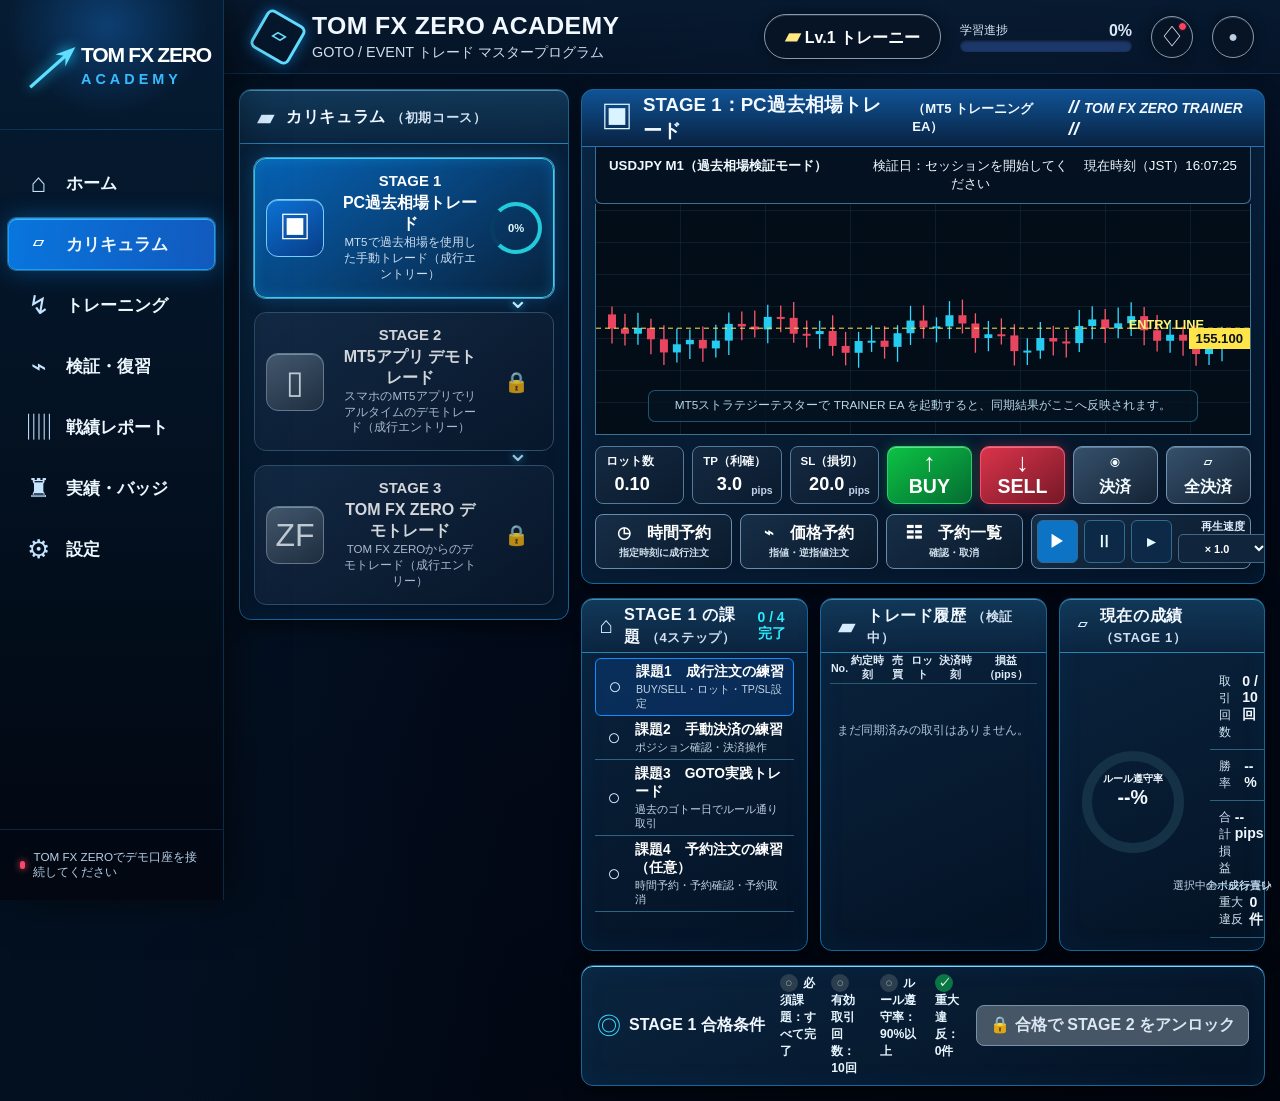
==== academy.html @ 540d0172 "Add TOM FX ZERO ACADEMY dashboard shell" ====
<!doctype html>
<html lang="ja">
<head>
  <meta charset="utf-8">
  <meta name="viewport" content="width=device-width, initial-scale=1, viewport-fit=cover">
  <meta name="theme-color" content="#020b18">
  <meta name="description" content="TOM FX ZERO ACADEMY - GOTO / EVENT トレード マスタープログラム">
  <title>TOM FX ZERO ACADEMY</title>
  <link rel="stylesheet" href="./academy.css?v=1.0.0">
</head>
<body class="academy-body">
  <div class="academy-app" id="academyApp">
    <aside class="academy-sidebar" aria-label="ACADEMY メニュー">
      <a class="academy-brand" href="./" aria-label="TOM FX ZEROへ戻る">
        <span class="academy-brand-mark" aria-hidden="true">↗</span>
        <span><b>TOM FX ZERO</b><em>ACADEMY</em></span>
      </a>
      <nav class="academy-nav" id="academyNav">
        <button type="button" data-view="home"><span>⌂</span>ホーム</button>
        <button type="button" class="is-active" data-view="curriculum"><span>▱</span>カリキュラム</button>
        <button type="button" data-view="training"><span>↯</span>トレーニング</button>
        <button type="button" data-view="review"><span>⌁</span>検証・復習</button>
        <button type="button" data-view="report"><span>▥</span>戦績レポート</button>
        <button type="button" data-view="badges"><span>♜</span>実績・バッジ</button>
        <button type="button" data-view="settings"><span>⚙</span>設定</button>
      </nav>
      <div class="academy-sidebar-foot">
        <span class="status-dot" id="connectionDot"></span>
        <span id="connectionText">接続キーを確認中</span>
      </div>
    </aside>

    <main class="academy-main">
      <header class="academy-topbar">
        <div class="academy-title">
          <span class="academy-cap" aria-hidden="true">▱</span>
          <div><h1>TOM FX ZERO ACADEMY</h1><p>GOTO / EVENT トレード マスタープログラム</p></div>
        </div>
        <div class="academy-top-actions">
          <button class="level-chip" type="button" id="levelChip"><span>▰</span> Lv.1 トレーニー</button>
          <div class="learning-progress" aria-label="学習進捗"><span>学習進捗</span><b id="overallProgress">0%</b><i><em id="overallProgressBar" style="width:0%"></em></i></div>
          <button class="icon-round" type="button" id="academyNotice" aria-label="通知">♢<sup></sup></button>
          <button class="icon-round profile" type="button" id="academyProfile" aria-label="アカウント">●</button>
        </div>
      </header>

      <section class="academy-content" id="academyContent">
        <section class="stage-column panel" aria-labelledby="stageListTitle">
          <div class="panel-title"><span>▰</span><h2 id="stageListTitle">カリキュラム <small>（初期コース）</small></h2></div>
          <div class="stage-list" id="stageList" aria-live="polite"></div>
        </section>

        <section class="trainer-column">
          <section class="trainer-panel panel">
            <div class="trainer-head">
              <div><span class="trainer-screen-icon">▣</span><h2 id="activeStageTitle">STAGE 1：PC過去相場トレード</h2><b id="activeStageSub">（MT5 トレーニングEA）</b></div>
              <div class="trainer-wordmark">// <strong>TOM FX ZERO TRAINER</strong> //</div>
            </div>
            <div class="training-meta"><b id="metaSymbol">USDJPY M1（過去相場検証モード）</b><span id="metaDate">検証日：セッションを開始してください</span><span id="metaTime">現在時刻（JST）--:--:--</span></div>
            <div class="chart-shell">
              <canvas id="academyChart" aria-label="トレーニング用チャート"></canvas>
              <span class="chart-line-label">ENTRY LINE</span>
              <span class="chart-price" id="chartPrice">155.100</span>
              <div class="chart-empty" id="chartEmpty">MT5ストラテジーテスターで TRAINER EA を起動すると、同期結果がここへ反映されます。</div>
            </div>
            <div class="trainer-controls">
              <label>ロット数<input id="academyLot" type="number" min="0.01" step="0.01" value="0.10"></label>
              <label>TP（利確）<input id="academyTp" type="number" min="0" step="0.1" value="3.0"><small>pips</small></label>
              <label>SL（損切）<input id="academySl" type="number" min="0" step="0.1" value="20.0"><small>pips</small></label>
              <button class="trade-button buy" data-stage-action="tester"><span>↑</span><b>BUY</b><small>成行買い</small></button>
              <button class="trade-button sell" data-stage-action="tester"><span>↓</span><b>SELL</b><small>成行売り</small></button>
              <button class="secondary-action" data-stage-action="tester"><span>◉</span><b>決済</b><small>選択中のポジション</small></button>
              <button class="secondary-action" data-stage-action="tester"><span>▱</span><b>全決済</b><small>全ポジション</small></button>
            </div>
            <div class="trainer-subcontrols">
              <button type="button" data-stage-action="tester">◷　時間予約<small>指定時刻に成行注文</small></button>
              <button type="button" data-stage-action="tester">⌁　価格予約<small>指値・逆指値注文</small></button>
              <button type="button" data-stage-action="tester">☷　予約一覧<small>確認・取消</small></button>
              <div class="player-controls"><button type="button" data-stage-action="tester">▶</button><button type="button" data-stage-action="tester">Ⅱ</button><button type="button" data-stage-action="tester">▸</button><label>再生速度<select id="playbackSpeed"><option>× 1.0</option><option>× 2.0</option><option>× 5.0</option></select></label></div>
            </div>
          </section>
          <section class="academy-bottom-grid">
            <section class="tasks-panel panel">
              <div class="panel-title"><span>⌂</span><h2 id="taskPanelTitle">STAGE 1 の課題 <small>（4ステップ）</small></h2><b id="taskSummary">0 / 4 完了</b></div>
              <ol id="taskList" class="task-list"></ol>
            </section>
            <section class="history-panel panel">
              <div class="panel-title"><span>▰</span><h2>トレード履歴 <small>（検証中）</small></h2></div>
              <div class="history-scroll"><table><thead><tr><th>No.</th><th>約定時刻</th><th>売買</th><th>ロット</th><th>決済時刻</th><th>損益（pips）</th></tr></thead><tbody id="tradeHistory"></tbody></table><p class="empty-row" id="historyEmpty">まだ同期済みの取引はありません。</p></div>
            </section>
            <section class="score-panel panel">
              <div class="panel-title"><span>▱</span><h2>現在の成績 <small id="scoreStage">（STAGE 1）</small></h2></div>
              <div class="score-content"><div class="score-ring"><svg viewBox="0 0 120 120"><circle cx="60" cy="60" r="46"/><circle id="scoreRing" cx="60" cy="60" r="46"/></svg><b><small>ルール遵守率</small><strong id="ruleRate">--%</strong></b></div><dl><div><dt>取引回数</dt><dd id="tradeCount">0 / 10 回</dd></div><div><dt>勝率</dt><dd id="winRate">--%</dd></div><div><dt>合計損益</dt><dd id="totalPips">-- pips</dd></div><div><dt>重大違反</dt><dd id="majorViolations">0 件</dd></div></dl></div>
            </section>
          </section>
          <section class="unlock-panel panel"><div><span>◎</span><b id="passTitle">STAGE 1 合格条件</b></div><ul id="passConditions"></ul><button type="button" id="unlockStatus" disabled>🔒 STAGE 2 をアンロック</button></section>
        </section>
      </section>

      <section class="academy-secondary-view panel" id="academySecondaryView" hidden></section>
    </main>
  </div>

  <dialog class="academy-dialog" id="academyDialog"><form method="dialog"><button class="dialog-close" value="cancel" aria-label="閉じる">×</button><div id="academyDialogContent"></div></form></dialog>
  <div class="academy-toast" id="academyToast" role="status" aria-live="polite" hidden></div>
  <script src="./academy.js?v=1.0.0"></script>
</body>
</html>
---- academy.css ----
:root{--bg:#020918;--bg-deep:#01050d;--panel:#06182d;--panel2:#0a213b;--line:#165581;--line-bright:#22bfff;--cyan:#2ad9ff;--blue:#147af2;--text:#f1f8ff;--muted:#a9bfd5;--green:#1be55f;--red:#fa4964;--gold:#ffe271;--lock:#75869b;font-family:Inter,"Noto Sans JP","Hiragino Kaku Gothic ProN",Meiryo,sans-serif;color-scheme:dark}
*{box-sizing:border-box}html,body{min-width:320px;min-height:100%;margin:0;background:radial-gradient(circle at 80% -20%,#13417970,transparent 33%),linear-gradient(150deg,#06182d 0%,var(--bg) 52%,var(--bg-deep) 100%);color:var(--text)}button,input,select{font:inherit}button{cursor:pointer}.academy-app{display:grid;grid-template-columns:224px minmax(0,1fr);min-height:100vh;background:linear-gradient(90deg,#021121ec,#041426a0 14%,transparent 40%)}
.academy-sidebar{position:sticky;top:0;align-self:start;display:flex;flex-direction:column;min-height:100vh;border-right:1px solid #17639a63;background:linear-gradient(180deg,#061d34f5,#020c18f4 76%,#020711f4);box-shadow:10px 0 40px #0008;z-index:3}.academy-brand{display:flex;gap:10px;align-items:center;min-height:130px;padding:24px 23px;color:#fff;text-decoration:none;background:radial-gradient(ellipse at 48% 20%,#1667bb75,transparent 61%);border-bottom:1px solid #11568b66}.academy-brand-mark{display:grid;place-items:center;width:62px;height:36px;color:#60deff;font-size:3rem;font-weight:900;font-style:italic;line-height:1;transform:skewX(-17deg) rotate(-12deg);text-shadow:0 0 12px #1bccff}.academy-brand b{display:block;font-size:1.32rem;letter-spacing:-.06em;white-space:nowrap}.academy-brand em{display:block;margin-top:4px;color:#39bcff;font-size:.9rem;font-style:normal;font-weight:800;letter-spacing:.28em}.academy-nav{display:grid;gap:9px;padding:27px 8px}.academy-nav button{display:flex;align-items:center;gap:15px;width:100%;min-height:52px;border:1px solid transparent;border-radius:8px;padding:0 17px;background:transparent;color:#edf7ff;text-align:left;font-size:1.05rem;font-weight:740;transition:.2s}.academy-nav button span{display:grid;place-items:center;width:25px;color:#c5e4ff;font-size:1.65rem;font-weight:500}.academy-nav button:hover{background:#0b3c6966}.academy-nav button.is-active{border-color:#159eff;background:linear-gradient(100deg,#0876de,#1259bd);box-shadow:0 0 0 1px #6ee7ff55,inset 0 1px #8fefff80,0 0 24px #0d7cd875}.academy-nav button.is-active span{color:#fff}.academy-sidebar-foot{display:flex;align-items:center;gap:8px;margin-top:auto;padding:20px;color:#b7cee5;font-size:.73rem;border-top:1px solid #1b517c66}.status-dot{width:8px;height:8px;border-radius:999px;background:#75869b;box-shadow:0 0 7px currentColor}.status-dot.connected{background:var(--green);color:var(--green)}.status-dot.error{background:var(--red);color:var(--red)}
.academy-main{min-width:0}.academy-topbar{display:flex;justify-content:space-between;gap:20px;align-items:center;min-height:74px;padding:10px 26px 10px 32px;border-bottom:1px solid #154b746b;background:linear-gradient(180deg,#071a30dd,#0614279c);box-shadow:0 8px 27px #0004}.academy-title{display:flex;align-items:center;gap:12px;min-width:0}.academy-cap{display:grid;place-items:center;width:44px;height:44px;border:3px solid #60dcff;border-radius:7px;color:#6be1ff;font-size:2rem;transform:rotate(30deg);box-shadow:0 0 14px #159eff88}.academy-title h1{margin:0;font-size:1.55rem;letter-spacing:.015em}.academy-title p{margin:3px 0 0;color:#cfdded;font-size:.9rem}.academy-top-actions{display:flex;align-items:center;gap:19px}.level-chip,.icon-round{border:1px solid #859bb2;border-radius:22px;background:#061426;color:#fff;box-shadow:inset 0 1px #fff2,0 0 13px #0007}.level-chip{padding:9px 20px;color:#fff;font-weight:800}.level-chip span{color:#ffe782;font-size:1.25rem}.learning-progress{display:grid;grid-template-columns:auto auto;column-gap:10px;align-items:center;min-width:172px;font-size:.77rem;color:#d9e8f7}.learning-progress b{text-align:right;font-size:1rem}.learning-progress i{grid-column:span 2;display:block;height:12px;border-radius:9px;background:#1c3769;overflow:hidden;box-shadow:inset 0 1px 3px #0009}.learning-progress em{display:block;height:100%;border-radius:inherit;background:linear-gradient(90deg,#00b9ff,#258cf4);box-shadow:0 0 12px #02c8ff}.icon-round{position:relative;display:grid;place-items:center;width:42px;height:42px;border-radius:50%;font-size:1.35rem}.icon-round sup{position:absolute;top:5px;right:5px;width:9px;height:9px;border:1px solid #061426;border-radius:50%;background:#ff425d}.icon-round.profile{color:#bad0e5;font-size:1rem}
.academy-content{display:grid;grid-template-columns:minmax(250px,330px) minmax(0,1fr);gap:12px;max-width:1480px;margin:0 auto;padding:15px}.panel{overflow:hidden;border:1px solid #166799;border-radius:12px;background:linear-gradient(155deg,#0b2743e8,#041326e8);box-shadow:inset 0 1px #8cdffff2,inset 0 0 24px #0568b019,0 7px 18px #0008}.panel-title{display:flex;align-items:center;gap:11px;min-height:54px;padding:0 17px;border-bottom:1px solid #2683b6;background:linear-gradient(180deg,#164365a6,#0b2642a6);box-shadow:inset 0 1px #e9ffff22}.panel-title>span{color:#d5edff;font-size:1.45rem}.panel-title h2{margin:0;font-size:1.02rem;letter-spacing:.04em}.panel-title small{color:#d0e0f0;font-size:.8em}.panel-title>b{margin-left:auto;color:#2becff;font-size:.87rem}.stage-column{align-self:start}.stage-list{padding:14px}.stage-card{position:relative;display:grid;grid-template-columns:64px minmax(0,1fr) auto;gap:11px;align-items:center;margin:0 0 14px;padding:14px 11px;border:1px solid #365a78;border-radius:12px;background:linear-gradient(145deg,#172e4ae8,#09172ae8);cursor:pointer;transition:.18s}.stage-card::after{position:absolute;right:24px;bottom:-18px;content:"⌄";color:#c0e9ff;font-size:1.65rem;text-shadow:0 0 8px #1ebdff}.stage-card:last-child{margin-bottom:0}.stage-card:last-child::after{display:none}.stage-card:hover{border-color:#39bfff}.stage-card.is-active{border-color:#37d1ff;background:linear-gradient(145deg,#0764b8,#08213be8);box-shadow:0 0 0 1px #8beeff88,inset 0 0 14px #12bcff44,0 0 18px #1277d466}.stage-card.is-locked{opacity:.82}.stage-icon{display:grid;place-items:center;width:58px;height:58px;border:1px solid #79cffb;border-radius:12px;background:linear-gradient(145deg,#0d75d9,#083b85);box-shadow:inset 0 1px #bbf7ff80;color:#fff;font-size:2rem}.stage-card.is-locked .stage-icon{border-color:#7b8ca2;background:linear-gradient(145deg,#53677d,#233243);color:#e8f0f8}.stage-card h3{margin:0 0 4px;font-size:.93rem}.stage-card p{margin:0;color:#cedef0;font-size:.72rem;line-height:1.38}.stage-status{align-self:center;display:grid;place-items:center;width:52px;height:52px;border:4px solid #20cbdb;border-left-color:#073c65;border-radius:50%;color:#e4faff;font-size:.7rem;font-weight:800;text-align:center}.stage-card.is-locked .stage-status{border:0;color:#dce7f2;font-size:1.25rem}.stage-card.is-complete .stage-status{border-color:var(--green);color:#a5ffc4}
.trainer-column{display:grid;gap:14px;min-width:0}.trainer-panel{padding:0 13px 14px}.trainer-head{display:flex;justify-content:space-between;gap:16px;align-items:center;min-height:57px;margin:0 -13px 0;padding:0 19px;border-bottom:1px solid #2573b6;background:linear-gradient(180deg,#105396,#082241)}.trainer-head>div:first-child{display:flex;align-items:center;gap:10px}.trainer-screen-icon{font-size:2rem;color:#d9f4ff}.trainer-head h2{display:inline;margin:0;font-size:1.17rem}.trainer-head b{margin-left:5px;font-size:.82rem}.trainer-wordmark{font-size:1.15rem;font-style:italic;font-weight:800}.trainer-wordmark strong{font-size:.86rem}.training-meta{display:grid;grid-template-columns:1.2fr 1fr auto;gap:10px;padding:10px 13px;border:1px solid #3a7098;border-top:0;border-radius:0 0 7px 7px;background:#041120;color:#f0f8ff;font-size:.83rem}.training-meta span{text-align:center}.chart-shell{position:relative;min-height:230px;margin-top:0;border:1px solid #397394;border-top:0;overflow:hidden;background:repeating-linear-gradient(0deg,transparent 0,transparent 31px,#39719355 32px),repeating-linear-gradient(90deg,transparent 0,transparent 84px,#39719355 85px),#030d18}.chart-shell canvas{display:block;width:100%;height:230px}.chart-line-label{position:absolute;right:46px;top:49%;color:#fff56f;font-weight:800;font-size:.8rem}.chart-price{position:absolute;right:0;top:54%;padding:3px 7px;background:#ffe549;color:#07101d;font-weight:900;font-size:.82rem}.chart-empty{position:absolute;inset:auto 8% 12px;padding:7px 11px;border:1px solid #2b799da8;border-radius:7px;background:#061322cc;color:#b8d6e9;text-align:center;font-size:.74rem}.trainer-controls{display:grid;grid-template-columns:1.05fr 1.05fr 1.05fr 1fr 1fr 1fr 1fr;gap:8px;margin-top:11px}.trainer-controls label{position:relative;display:grid;grid-template-rows:auto 1fr;gap:4px;padding:7px 10px;border:1px solid #537a9b;border-radius:8px;background:linear-gradient(145deg,#142941,#0b1b2e);color:#f8fbff;font-size:.72rem;font-weight:800}.trainer-controls input{width:100%;border:0;background:transparent;color:#fff;text-align:center;font-size:1.13rem;font-weight:800;outline:0}.trainer-controls small{position:absolute;bottom:7px;right:8px;color:#bfd4e8;font-size:.65rem}.trade-button,.secondary-action{display:grid;place-items:center;gap:0;border:1px solid #2ace75;border-radius:9px;padding:4px;color:#fff;background:linear-gradient(145deg,#0cc344,#056c32);box-shadow:inset 0 1px #e4ffdc77,0 0 13px #00b45555}.trade-button span{font-size:1.6rem;font-weight:900;line-height:.8}.trade-button b{font-size:1.22rem}.trade-button small,.secondary-action small{font-size:.66rem}.trade-button.sell{border-color:#f05068;background:linear-gradient(145deg,#db344b,#761827);box-shadow:inset 0 1px #ffd7dc66,0 0 13px #f53d5555}.secondary-action{border-color:#7091af;background:linear-gradient(145deg,#36516c,#142334);box-shadow:inset 0 1px #b7e1ff55;color:#f3fbff}.secondary-action span{font-size:1.25rem}.secondary-action b{font-size:1.03rem}.trainer-subcontrols{display:grid;grid-template-columns:repeat(3,minmax(120px,1fr)) minmax(220px,1.3fr);gap:8px;margin-top:10px}.trainer-subcontrols>button,.player-controls{min-height:55px;border:1px solid #698cac;border-radius:8px;background:linear-gradient(145deg,#162e47,#0a1a2c);color:#fff;font-weight:800}.trainer-subcontrols>button{font-size:.97rem}.trainer-subcontrols small{display:block;margin-top:2px;color:#cee0ef;font-size:.64rem}.player-controls{display:grid;grid-template-columns:41px 41px 41px minmax(90px,1fr);gap:6px;padding:5px}.player-controls button{border:1px solid #326a91;border-radius:6px;background:#0c2a47;color:#e7faff;font-size:1.02rem}.player-controls button:first-child{background:#0d73c5;color:#fff}.player-controls label{display:grid;grid-template-rows:auto 1fr;color:#dceafb;font-size:.68rem;text-align:center}.player-controls select{border:1px solid #426984;border-radius:5px;background:#10243b;color:#fff;font-weight:800;text-align:center}
.academy-bottom-grid{display:grid;grid-template-columns:1.1fr 1.1fr 1fr;gap:12px}.tasks-panel,.history-panel,.score-panel{min-height:215px}.task-list{display:grid;gap:1px;margin:0;padding:5px 13px;list-style:none;counter-reset:tasks}.task-list li{display:grid;grid-template-columns:28px minmax(0,1fr);gap:7px;align-items:center;min-height:37px;padding:4px 5px;border-bottom:1px solid #2d6383;color:#fff;font-size:.83rem}.task-list li::before{content:"○";display:grid;place-items:center;color:#d5eafa;font-size:1.4rem}.task-list li.complete::before{content:"✓";width:21px;height:21px;border-radius:50%;background:#12bb56;color:#fff;font-size:.9rem;box-shadow:0 0 10px #00ec6666}.task-list li.active{border:1px solid #138cff;border-radius:6px;background:#0a3d7a80}.task-list b{display:block;font-size:.86rem}.task-list small{display:block;margin-top:2px;color:#c3d4e4;font-size:.66rem}.history-scroll{padding:0 9px;overflow:auto}.history-panel table{width:100%;border-collapse:collapse;text-align:center;font-size:.75rem}.history-panel th,.history-panel td{height:30px;border-bottom:1px solid #2a5877}.history-panel th{color:#deecf8;font-size:.67rem}.history-panel td.buy{color:#c9ffda}.history-panel td.sell{color:#ffcad1}.history-panel td.positive{color:#4dff9e;font-weight:800}.history-panel td.negative{color:#ff6378;font-weight:800}.empty-row{padding:26px 6px;color:#aac3d8;text-align:center;font-size:.76rem}.score-content{display:grid;grid-template-columns:132px 1fr;gap:5px;align-items:center;padding:12px 13px}.score-ring{position:relative;width:120px;height:120px}.score-ring svg{width:120px;height:120px;transform:rotate(-90deg)}.score-ring circle{fill:none;stroke:#153146;stroke-width:10}.score-ring circle:last-child{stroke:#24e65f;stroke-linecap:round;stroke-dasharray:289;stroke-dashoffset:289;filter:drop-shadow(0 0 5px #19d952)}.score-ring b{position:absolute;inset:30px 0 auto;text-align:center}.score-ring small{display:block;font-size:.65rem}.score-ring strong{font-size:1.22rem}.score-panel dl{margin:0}.score-panel dl div{display:flex;justify-content:space-between;gap:4px;padding:8px 9px;border-bottom:1px solid #2d617f;font-size:.78rem}.score-panel dt{color:#d4e4f2}.score-panel dd{margin:0;font-size:.88rem;font-weight:850}.unlock-panel{display:flex;align-items:center;gap:15px;min-height:54px;padding:8px 15px}.unlock-panel>div{display:flex;align-items:center;gap:8px;white-space:nowrap}.unlock-panel>div span{color:#37d9ff;font-size:1.5rem}.unlock-panel ul{display:flex;flex:1;gap:14px;margin:0;padding:0;list-style:none;justify-content:space-around;color:#e7f6ff;font-size:.76rem;font-weight:750}.unlock-panel li::before{content:"✓";display:inline-grid;place-items:center;width:18px;height:18px;margin-right:5px;border-radius:50%;background:#0c7544;color:#d7ffe7}.unlock-panel li.not-ready::before{content:"○";background:#2b3e4e;color:#9cacba}.unlock-panel button{min-width:230px;border:1px solid #7891a9;border-radius:8px;padding:9px 13px;background:#475667;color:#dce8f1;font-weight:800}.unlock-panel button.ready{border-color:#28d87b;background:#087a44;color:#fff;box-shadow:0 0 13px #04e16c55}
.academy-secondary-view{max-width:1120px;margin:15px auto;padding:26px;min-height:400px}.secondary-head{display:flex;justify-content:space-between;gap:12px;align-items:center;margin-bottom:20px}.secondary-head h2{margin:0;font-size:1.3rem}.secondary-copy{color:#b6cde1;line-height:1.8}.session-actions{display:flex;flex-wrap:wrap;gap:10px;margin:20px 0}.session-actions button{border:1px solid #258fd0;border-radius:7px;padding:10px 14px;background:#0d4779;color:#fff;font-weight:800}.session-actions button.primary{background:linear-gradient(145deg,#087de6,#0950ad);box-shadow:0 0 14px #0d9cff66}.settings-grid{display:grid;grid-template-columns:repeat(2,minmax(0,1fr));gap:12px}.settings-card{padding:16px;border:1px solid #2a6995;border-radius:9px;background:#071a2d}.settings-card h3{margin:0 0 10px}.settings-card p{color:#bcd0e2;font-size:.82rem;line-height:1.65}.settings-card input{width:100%;border:1px solid #527996;border-radius:6px;padding:9px;background:#020d19;color:#fff}.academy-dialog{width:min(94vw,620px);border:1px solid #2ca7e9;border-radius:14px;padding:0;background:linear-gradient(145deg,#0b2948,#041225);color:#fff;box-shadow:0 15px 55px #000}.academy-dialog::backdrop{background:#000b}.academy-dialog form{position:relative;padding:25px}.dialog-close{position:absolute;top:9px;right:10px;border:0;background:transparent;color:#d9efff;font-size:1.6rem}.academy-dialog h2{margin:0 25px 13px 0}.academy-dialog p{color:#c1d7e8;line-height:1.7}.academy-dialog code{display:block;max-height:180px;overflow:auto;padding:10px;border:1px solid #295d81;border-radius:6px;background:#020d18;color:#bceaff;white-space:pre-wrap;word-break:break-all}.academy-dialog .dialog-actions{display:flex;gap:8px;justify-content:flex-end;margin-top:17px}.academy-dialog .dialog-actions button{border:1px solid #398ac2;border-radius:7px;padding:9px 13px;background:#085eaa;color:#fff;font-weight:800}.academy-toast{position:fixed;z-index:12;right:20px;bottom:20px;max-width:min(420px,calc(100vw - 40px));border:1px solid #2ec4ff;border-radius:9px;padding:11px 14px;background:#08243feb;color:#effaff;box-shadow:0 8px 30px #000b;font-size:.82rem}
@media(max-width:1180px){.academy-app{grid-template-columns:182px minmax(0,1fr)}.academy-brand{padding-inline:12px}.academy-brand-mark{width:40px}.academy-brand b{font-size:1.05rem}.academy-nav button{padding-inline:12px;font-size:.93rem}.academy-top-actions{gap:9px}.trainer-controls{grid-template-columns:repeat(4,1fr)}.academy-bottom-grid{grid-template-columns:1fr 1fr}.score-panel{grid-column:span 2}.unlock-panel{flex-wrap:wrap}.unlock-panel ul{order:3;flex-basis:100%}.trainer-subcontrols{grid-template-columns:repeat(3,1fr)}.player-controls{grid-column:span 3}}
@media(max-width:850px){.academy-app{display:block;padding-bottom:68px}.academy-sidebar{position:fixed;inset:auto 0 0;z-index:10;display:block;min-height:0;border-top:1px solid #17639a;border-right:0;background:#031323ef;backdrop-filter:blur(12px)}.academy-brand,.academy-sidebar-foot{display:none}.academy-nav{display:grid;grid-template-columns:repeat(7,minmax(0,1fr));gap:0;padding:2px}.academy-nav button{display:grid;place-items:center;gap:0;min-height:62px;padding:3px 1px;border:0;border-radius:5px;font-size:.53rem;text-align:center}.academy-nav button span{width:auto;font-size:1.35rem}.academy-nav button.is-active{background:#0b5ecaaa;box-shadow:inset 0 1px #8fefff80,0 0 11px #0d7cd855}.academy-topbar{padding:9px 12px;min-height:65px}.academy-title h1{font-size:1.05rem}.academy-title p{font-size:.63rem}.academy-cap{width:34px;height:34px;font-size:1.35rem}.level-chip{padding:6px 9px;font-size:.7rem}.learning-progress{display:none}.icon-round{width:34px;height:34px;font-size:1rem}.academy-content{grid-template-columns:1fr;padding:8px}.stage-column{order:2}.stage-list{display:flex;gap:8px;overflow-x:auto;padding:9px}.stage-card{flex:0 0 258px;margin:0}.stage-card::after{display:none}.trainer-column{order:1}.training-meta{grid-template-columns:1fr 1fr;font-size:.69rem}.training-meta span:last-child{grid-column:span 2}.trainer-head{padding-inline:10px}.trainer-head h2{font-size:.94rem}.trainer-head b,.trainer-wordmark{display:none}.chart-shell,.chart-shell canvas{min-height:190px;height:190px}.trainer-controls{grid-template-columns:repeat(3,1fr)}.trainer-controls .trade-button,.trainer-controls .secondary-action{min-height:64px}.trainer-subcontrols{grid-template-columns:1fr 1fr}.trainer-subcontrols>button{min-height:48px;font-size:.77rem}.player-controls{grid-column:span 2}.academy-bottom-grid{grid-template-columns:1fr}.score-panel{grid-column:auto}.unlock-panel{display:grid;grid-template-columns:1fr}.unlock-panel ul{display:grid;gap:5px;justify-content:start}.unlock-panel button{width:100%}.academy-secondary-view{margin:8px;padding:16px}.settings-grid{grid-template-columns:1fr}}
@media(max-width:480px){.academy-title h1{font-size:.88rem}.academy-title p{max-width:170px;white-space:nowrap;overflow:hidden;text-overflow:ellipsis}.academy-top-actions{gap:5px}.academy-top-actions .icon-round:first-of-type{display:none}.level-chip{font-size:.61rem}.stage-card{flex-basis:238px}.trainer-controls{grid-template-columns:repeat(2,1fr)}.trainer-controls label{min-height:53px}.trainer-subcontrols{grid-template-columns:1fr}.player-controls{grid-column:auto}.panel-title{min-height:47px;padding-inline:11px}.panel-title h2{font-size:.86rem}.score-content{grid-template-columns:113px 1fr;padding:8px}.score-ring,.score-ring svg{width:108px;height:108px}.score-ring b{inset:28px 0 auto}.score-panel dl div{padding:6px;font-size:.71rem}}
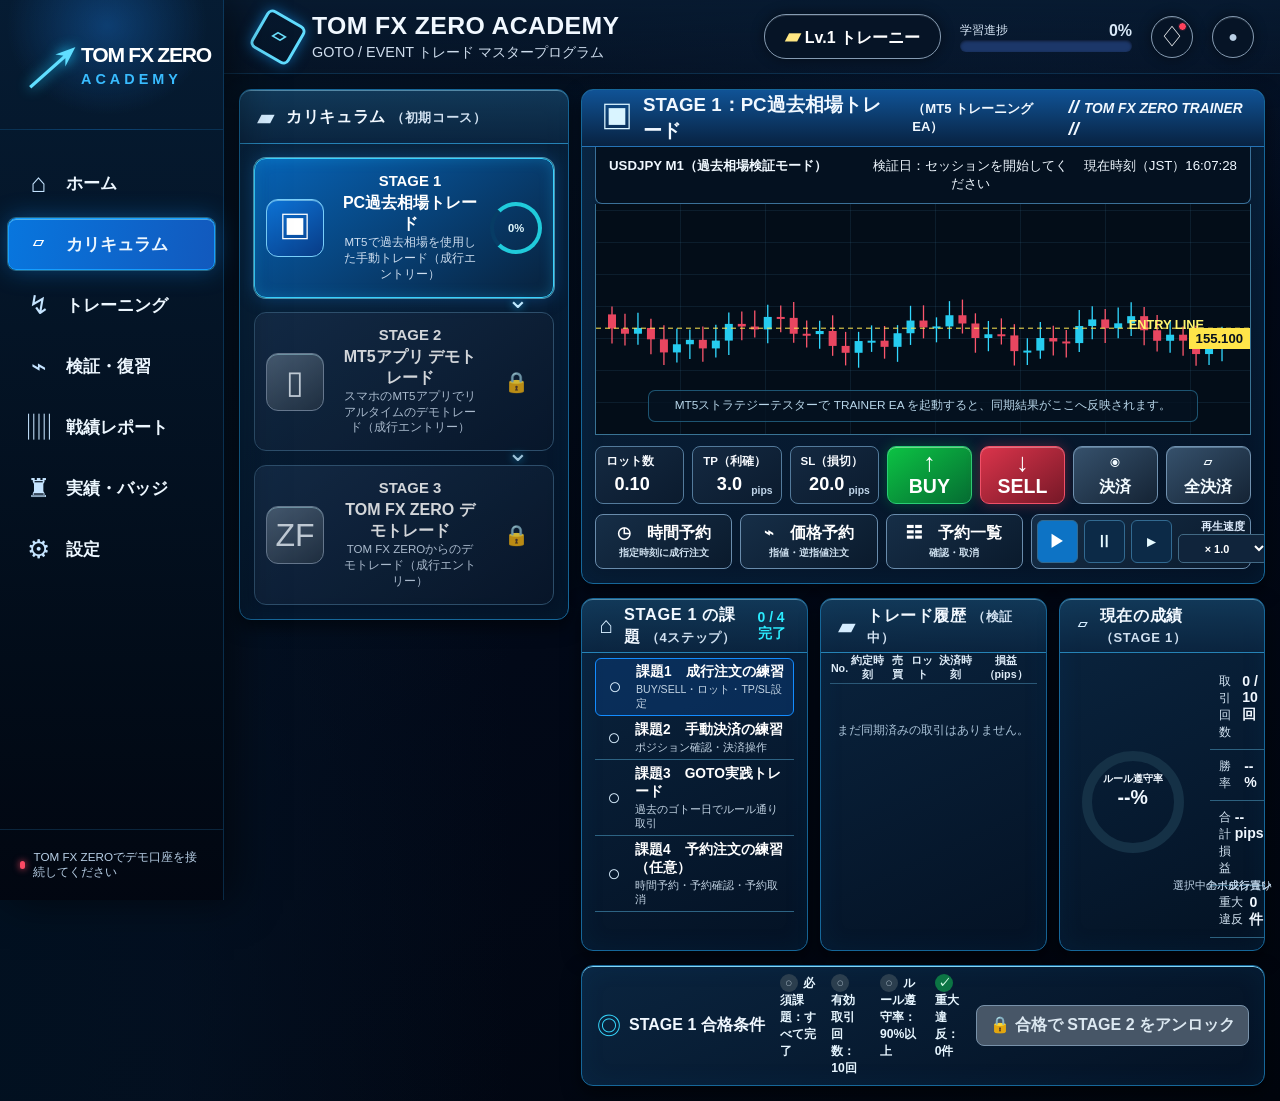
==== commit 19ecf870: "Add Academy session configuration form" ====
--- a/academy.html
+++ b/academy.html
@@ -7,6 +7,7 @@
   <meta name="description" content="TOM FX ZERO ACADEMY - GOTO / EVENT トレード マスタープログラム">
   <title>TOM FX ZERO ACADEMY</title>
   <link rel="stylesheet" href="./academy.css?v=1.0.0">
+  <link rel="stylesheet" href="./academy-dialog.css?v=1.0.0">
 </head>
 <body class="academy-body">
   <div class="academy-app" id="academyApp">
--- a/academy-dialog.css
+++ b/academy-dialog.css
@@ -0,0 +1,30 @@
+.academy-dialog label {
+  display: grid;
+  gap: 6px;
+  margin: 12px 0;
+  color: #d5e8f7;
+  font-size: .85rem;
+  font-weight: 700;
+}
+
+.academy-dialog label input,
+.academy-dialog label select {
+  width: 100%;
+  box-sizing: border-box;
+  border: 1px solid #3b83b2;
+  border-radius: 7px;
+  padding: 10px;
+  background: #020d18;
+  color: #fff;
+  font: inherit;
+}
+
+.academy-dialog .primary {
+  margin-top: 8px;
+  border: 1px solid #4fe7ff;
+  border-radius: 8px;
+  padding: 10px 14px;
+  background: linear-gradient(135deg, #0875d1, #12bbdf);
+  color: #fff;
+  font-weight: 800;
+}
